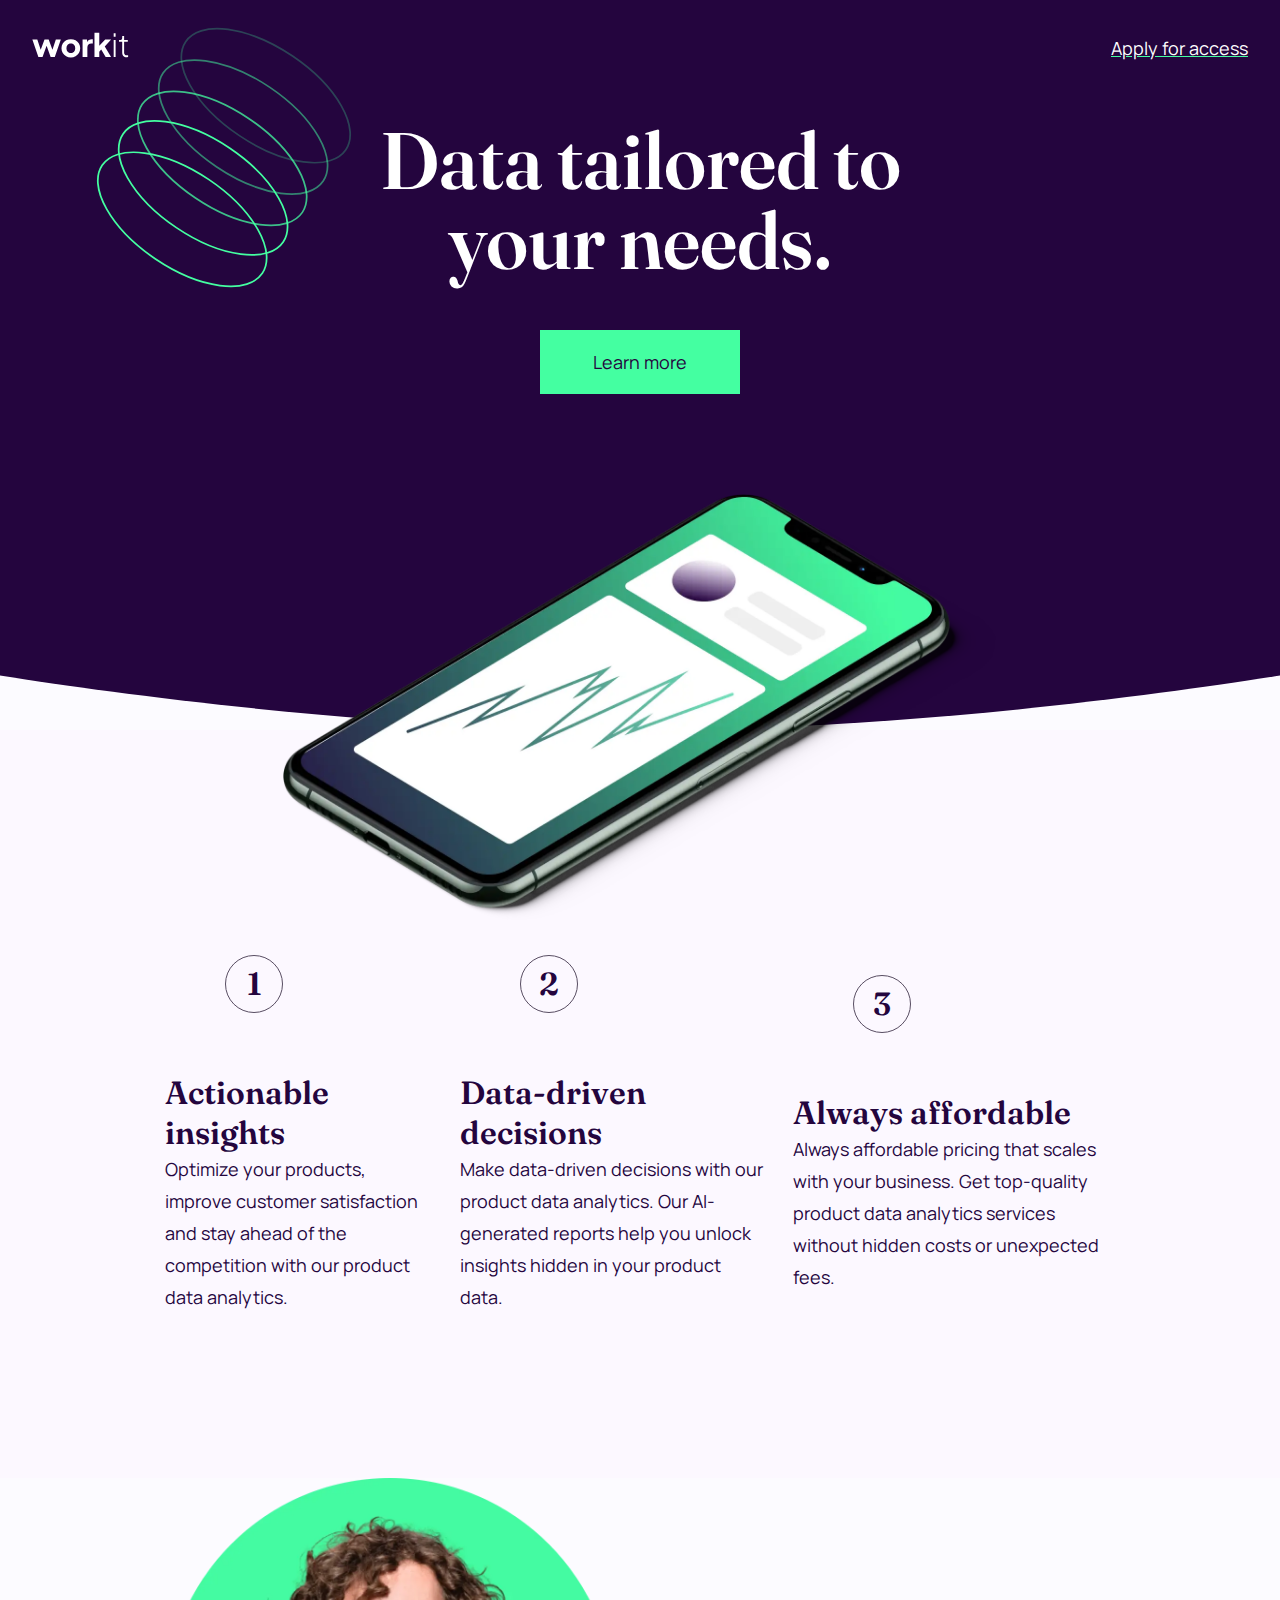
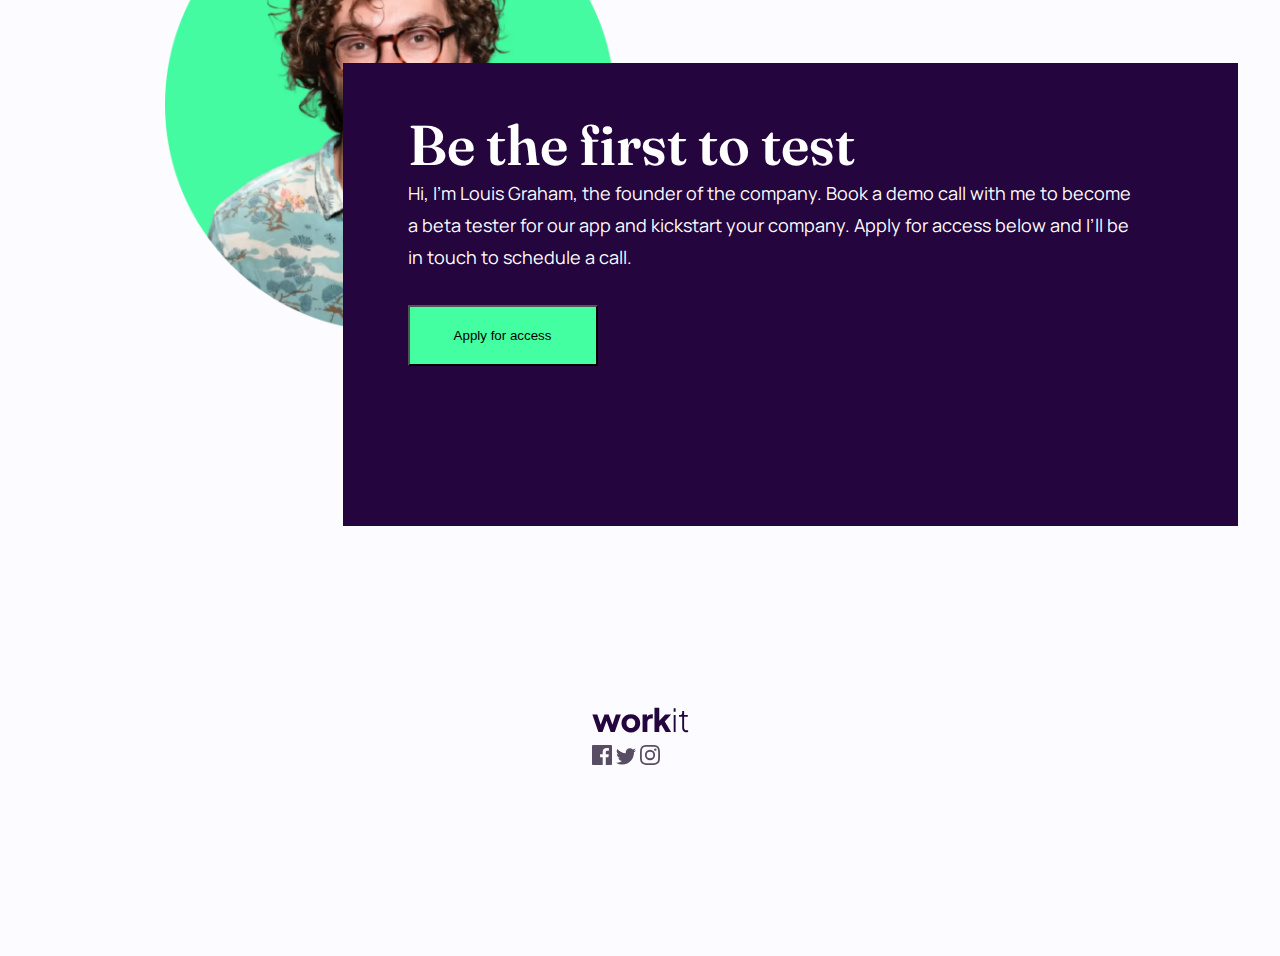
==== index.html @ c2715f9c "- Changed index.html to the root folder." ====
<!DOCTYPE html>
<html lang="en">
<head>
  <meta charset="UTF-8">
  <meta name="viewport" content="width=device-width, initial-scale=1.0">
  <meta name="description" content="Workit landing page">

  <link rel="stylesheet" href="/starter-code/assets/css/styles.css">

  <link rel="icon" type="image/png" sizes="32x32" href="/starter-code/assets/images/favicon-32x32.png">

  <!-- Fonts links in  assets/fonts/fraunches and assets/fonts/manrope-->
  <link rel="stylesheet" href="/starter-code/assets/fonts/fraunches/stylesheet.css">
  <link rel="stylesheet" href="/starter-code/assets/fonts/manrope/stylesheet.css">


  

  <title>Frontend Mentor | Workit landing page</title>
</head>
<body>
<header class="hero">

  <img class="pattern-1" src="/starter-code/assets/images/bg-pattern-2.svg" alt="Background pattern">
  
  <div id="logo">
    <img src="/starter-code/assets/images/logo-light.svg" alt="Workit logo">
  </div>
  <nav>
    <a class="apply-link">Apply for access</a>
  </nav>

  <div id="hero">
    <h1>Data tailored to your needs.</h1>

    <button class="learn-more">Learn more</button>
    <div class="centered">
      <img id="image-hero" src="/starter-code/assets/images/image-hero.webp" alt="Hero image">
    </div>
  </div>
</header>

<section id="features">
  
  <div id="features-one">
  <h3 id="one">1</h3>

  <h3>Actionable insights</h3>
  
  <p>Optimize your products, improve customer satisfaction and stay ahead of the competition 
    with our product data analytics.</p>
  </div>

  <div id="features-two">
  <h3 id="two">2</h3>

  <h3>Data-driven decisions</h3>

  <p>Make data-driven decisions with our product data analytics. Our AI-generated reports help 
    you unlock insights hidden in your product data.</p>
  </div>

  <div id="features-three">
  <h3 id="three">3</h3>

  <h3>Always affordable</h3>

  <p>Always affordable pricing that scales with your business. Get top-quality product data 
    analytics services without hidden costs or unexpected fees.</p>
  </div>
</section>

<section id="cta">

  <img class="pattern-2" src="/starter-code/assets/images/image-founder.webp" alt="Background pattern">

  <div id="cta-text">

  <h2>Be the first to test</h2>

  <p>Hi, I'm Louis Graham, the founder of the company. Book a demo call with me to become a 
    beta tester for our app and kickstart your company. Apply for access below and I’ll be 
    in touch to schedule a call.</p>

  <button class="apply-access">Apply for access</button>
  </div>

</section>

<footer>
  <div id="social-media">
    <img src="/starter-code/assets/images/logo-dark.svg" alt="Workit logo">
    <div id="social-media-icons">
      <img src="/starter-code/assets/images/icon-facebook.svg" alt="Facebook icon">
      <img src="/starter-code/assets/images/icon-twitter.svg" alt="Twitter icon">
      <img src="/starter-code/assets/images/icon-instagram.svg" alt="Instagram icon">
    </div>
  </div>  

</footer>

</body>
</html>
---- starter-code/assets/css/styles.css ----
/**
 * Workit Landing Page - Style Guide
 * 
 * This CSS file contains the styles for the Workit landing page, following the design
 * system provided in the Figma layout. It covers color schemes, typography, and button 
 * styles to ensure consistency and adherence to the design specifications.
 * 
 * Colors:
 * - Dark Blue: #24053E (Primary)
 * - Vibrant Teal: #44FFA1 (Accent)
 * - Muted Purple: #5B4D62 (Secondary)
 * - Light Gray: #FCFBFF (Background)
 * - Pure White: #FFFFFF (For text and contrast)
 * 
 * Typography:
 * - Headings and body text are styled according to the design system's specifications
 *   using the 'Fraunces' and 'Manrope' font families from Google Fonts.

 Heading L Fraunces 144 Semi Bold 80px  80px Line Spacing
 Heading M Fraunces 144 Semi Bold 56px  64px Line Spacing
 Heading S Fraunces 144 Semi Bold 32px  40px Line Spacing

 Body Manrope Regular 18px 32px Line Spacing

 Folders:
 starter-code/assets/fonts/fraunces/static/Fraunces_144pt-SemiBold.ttf
 starter-code/assets/fonts/fraunces/Fraunces-VariableFont_SOFT,WONK,opsz,wght.ttf
 starter-code/assets/fonts/manrope/static/Manrope-Regular.ttf
 starter-code/assets/fonts/manrope/Manrope-VariableFont_wght.ttf


 * 
 * Buttons:
 * - Primary and secondary button styles are defined with hover states to enhance
 *   user interaction.
 * 
 * The layout is responsive, with adjustments for mobile (375px) and desktop (1440px) widths.
 * 
 * Author: [Your Name]
 * Date: [Date of file creation]
 */

 /* Set fonts from assets/fonts folder that are fraunces and Manrope */

@font-face {
  font-family: 'Fraunces';
  src: url('../fonts/fraunces/static/Fraunces_144pt-SemiBold.ttf') format('truetype');
  font-weight: 600;
  font-style: normal;
  font-display: swap;
}

@font-face {
  font-family: 'Fraunces';
  src: url('../fonts/fraunces/Fraunces-VariableFont_SOFT,WONK,opsz,wght.ttf') format('truetype');
  font-weight: 600;
  font-style: normal;
  font-display: swap;
}

@font-face {
  font-family: 'Manrope';
  src: url('../fonts/manrope/static/Manrope-Regular.ttf') format('truetype');
  font-weight: 400;
  font-style: normal;
  font-display: swap;
}

@font-face {
  font-family: 'Manrope';
  src: url('../fonts/manrope/Manrope-VariableFont_wght.ttf') format('truetype');
  font-weight: 400;
  font-style: normal;
  font-display: swap;
}


/* Set global styles for the page */

body {
  font-family: 'Manrope', sans-serif;
  font-weight: 400;
  font-style: normal;
  font-size: 18px;
  line-height: 32px;
  color: #24053E;
  background-color: #FCFBFF;
  margin: 0;
  padding: 0;
}

h1, h2, h3 {
  font-family: 'Fraunces', serif;
  font-weight: 600;
  font-style: normal;
  margin: 0;
  padding: 0;
}

h1 {
  font-size: 80px;
  line-height: 80px;
}

h2 {
  font-size: 56px;
  line-height: 64px;
}

h3 {
  font-size: 32px;
  line-height: 40px;
}

h4 {
  font-size: 24px;
  line-height: 32px;
}

h5 {
  font-size: 18px;
  line-height: 24px;
}

h6 {
  font-size: 16px;
  line-height: 24px;
}

p {
  margin: 0;
  padding: 0;
}

a {
  text-decoration: none;
}

/* Style for <header class="hero"> */

header.hero {
  display: flex;
  flex-direction: column;
  align-items: center;
  justify-content: center;
  width: auto;
  height: 730px;
  background-image: url('../images/curve.svg');
  background-repeat: no-repeat;
  background-position: bottom;
  background-size: cover;
  z-index: 0;
}

header.hero h1 {
  color: #FFFFFF;
  text-align: center;
  margin-top: 150px;
  margin-left: 160px;
  margin-right: 160px;
  padding-top: 160px;
  width: 635px;
}

header.hero h2 {
  color: #44FFA1;
  text-align: center;
}

#image-hero {
    width: 715px;
    height: 427px;
    flex-shrink: 0;
}

.centered {
    display: flex;
    justify-content: center;
    align-items: center;
  }

.pattern-1 {
    position: absolute;
    top: 0;
    left: 0;
    width: 35%;
    height: 35%;
}

/* Logo position top left */

#logo {
    position: absolute;
    top: 0;
    left: 0;
    padding: 2rem;
}

/* Nav should be top right color white and underlined in #44FFA1*/

nav {
    position: absolute;
    top: 0;
    right: 0;
    padding: 2rem;
    color: #FFFFFF; 
    text-decoration: underline #44FFA1;
}

.learn-more {
    position: relative;
    padding: 2rem;
    color: #24053E;
    background-color: #44FFA1;
    margin-top: 50px;
    margin-bottom: 100px;
/* Align button to the center */
    display: flex;
    justify-content: center;
    align-items: center;
    width: 200px;
    height: 25px;
    margin-left: auto;
    margin-right: auto;
    border: none;
    font-family: 'Manrope', sans-serif;
    font-weight: 400;
    font-style: normal;
    font-size: 18px;
    line-height: 32px;

}

.learn-more:hover {
    background-color: #24053E;
    color: #44FFA1;
    border: 2px solid #44FFA1;
    cursor: pointer;
}

/* Style for <section id="features"> */

#features {
  display: flex;
  flex-direction: row;
  justify-content: space-between;
  align-items: center;
  padding: 165px 165px; /* Add padding to the left and right */
  width: auto;
  height: auto;
  flex-shrink: 0;
  background-image: url('../images/curve-2.svg');
  fill: var(--Ghost-White, #FCF8FF);
  gap: 26px; /* Add gap to create a distance of 26px between the features */
}

/* Align the three items horizontally in the same line in wide screen */
#one, #two, #three {
    width: 56px;
    height: 56px;
    border-radius: 100%;
    border: 1px solid var(--Davys-Grey, #584D62);
    justify-content: center; /* Center the content horizontally */
    align-items: center; /* Center the content vertically */
    display: flex;
    flex-direction: row; /* Change direction to column to place text below the numbers */
    text-align: center;
    margin: 60px; /* Add margin to separate the items */
}

#one h3, #two h3, #three h3 {
    margin: 10px 0 0 0; /* Add margin to the top to separate the text from the numbers */
}


#cta {
  position: relative;
  display: flex;
  justify-content: center;
  align-items: flex-end;
  max-width: 1112px;
  height: 647.743px;
  margin-left: 165px;
  margin-right: 165px;
  padding-left: 300px;
}

.pattern-2 {
  width: 450.287px;
  height: 453px;
  justify-content: flex-start;
  flex-shrink: 0;
  z-index: -1;
  position: absolute;
  top: 0;
  left: 0;
}

#cta-text {
  width: 730px;
  height: 413px;
  flex-shrink: 0;
  background: var(--Dark-Purple, #24053E);
  color: white;
  padding-left: 65px;
  padding-right: 100px;
  padding-top: 50px;
  font-size: 18px;
}

.apply-access {
  width: 190px;
  height: 61px;
  flex-shrink: 0;
  background: var(--Eucaplyptus, #44FFA1);
  margin-top: 32px;
  margin-bottom: 62px;
}

footer {
  display: flex;
  justify-content: center;
  align-items: center;
  height: 100px;
  color: #FFFFFF;
  padding: 165px 165px;
}

/* Responsive for iphone and tablet - makes the three columns stack on top of each other instead of next to each other  and all the rest of the content to be centered */

@media (max-width: 768px) {
  header.hero {
    height: 100vh;
  }

  header.hero h1 {
    font-size: 40px;
    line-height: 40px;
    margin-top: 100px;
    margin-left: 50px;
    margin-right: 50px;
    padding-top: 100px;
    padding-left: 20px;
    padding-right: 20px;
    width: 300px;
  }

  header.hero h2 {
    font-size: 24px;
    line-height: 32px;
    padding-left: 20px;
    padding-right: 20px;
  }

  #image-hero {
    width: 300px;
    height: 180px;
  }

  #logo {
    padding: 1rem;
  }

  nav {
    padding: 1rem;
  }

  #features {
    flex-direction: column;
    padding: 10px;
    margin: auto;
  }

  #one, #two, #three {
    margin: auto;
    margin-bottom: 25px;
    margin-top: 25px;
  }

  #cta {
    flex-direction: column;
    align-items: center;
    margin: 0;
    padding: 0;
  }

  #cta-text {
    width: 300px;
    height: 300px;
    padding: 20px;
    margin: 0;
    height: 400px;
  }

  .apply-access {
    margin: auto;
    margin-top: 10px;
    display: block;
  }

  footer {
    padding: 20px;
  }
}

/* Responsive for mobile - makes the three columns stack on top of each other instead of next to each other  and all the rest of the content to be centered */

@media (max-width: 375px) {
  header.hero {
    height: 100vh;
  }

  header.hero h1 {
    font-size: 24px;
    line-height: 32px;
    margin-top: 100px;
    margin-left: 50px;
    margin-right: 50px;
    padding-top: 100px;
    width: 300px;
  }

  header.hero h2 {
    font-size: 18px;
    line-height: 24px;
  }

  #image-hero {
    width: 300px;
    height: 180px;
  }

  #logo {
    padding: 1rem;
  }

  nav {
    padding: 1rem;
  }

  #features {
    flex-direction: column;
    padding: 0;
  }

  #one, #two, #three {
    margin: auto;
    margin-top: 25px;
    margin-bottom: 25px;
    align-items: center;
    text-align: center; /* Center the text */
  }

  #cta {
    flex-direction: column;
    align-items: center;
    margin: 0;
    padding: 0;
  }

  #cta-text {
    width: 300px;
    height: 300px;
    padding: 20px; /* Add padding to the testimonial box */
    margin: 0;
  }

  .apply-access {
    margin: 0;
  }

  footer {
    padding: 0;
  }
}
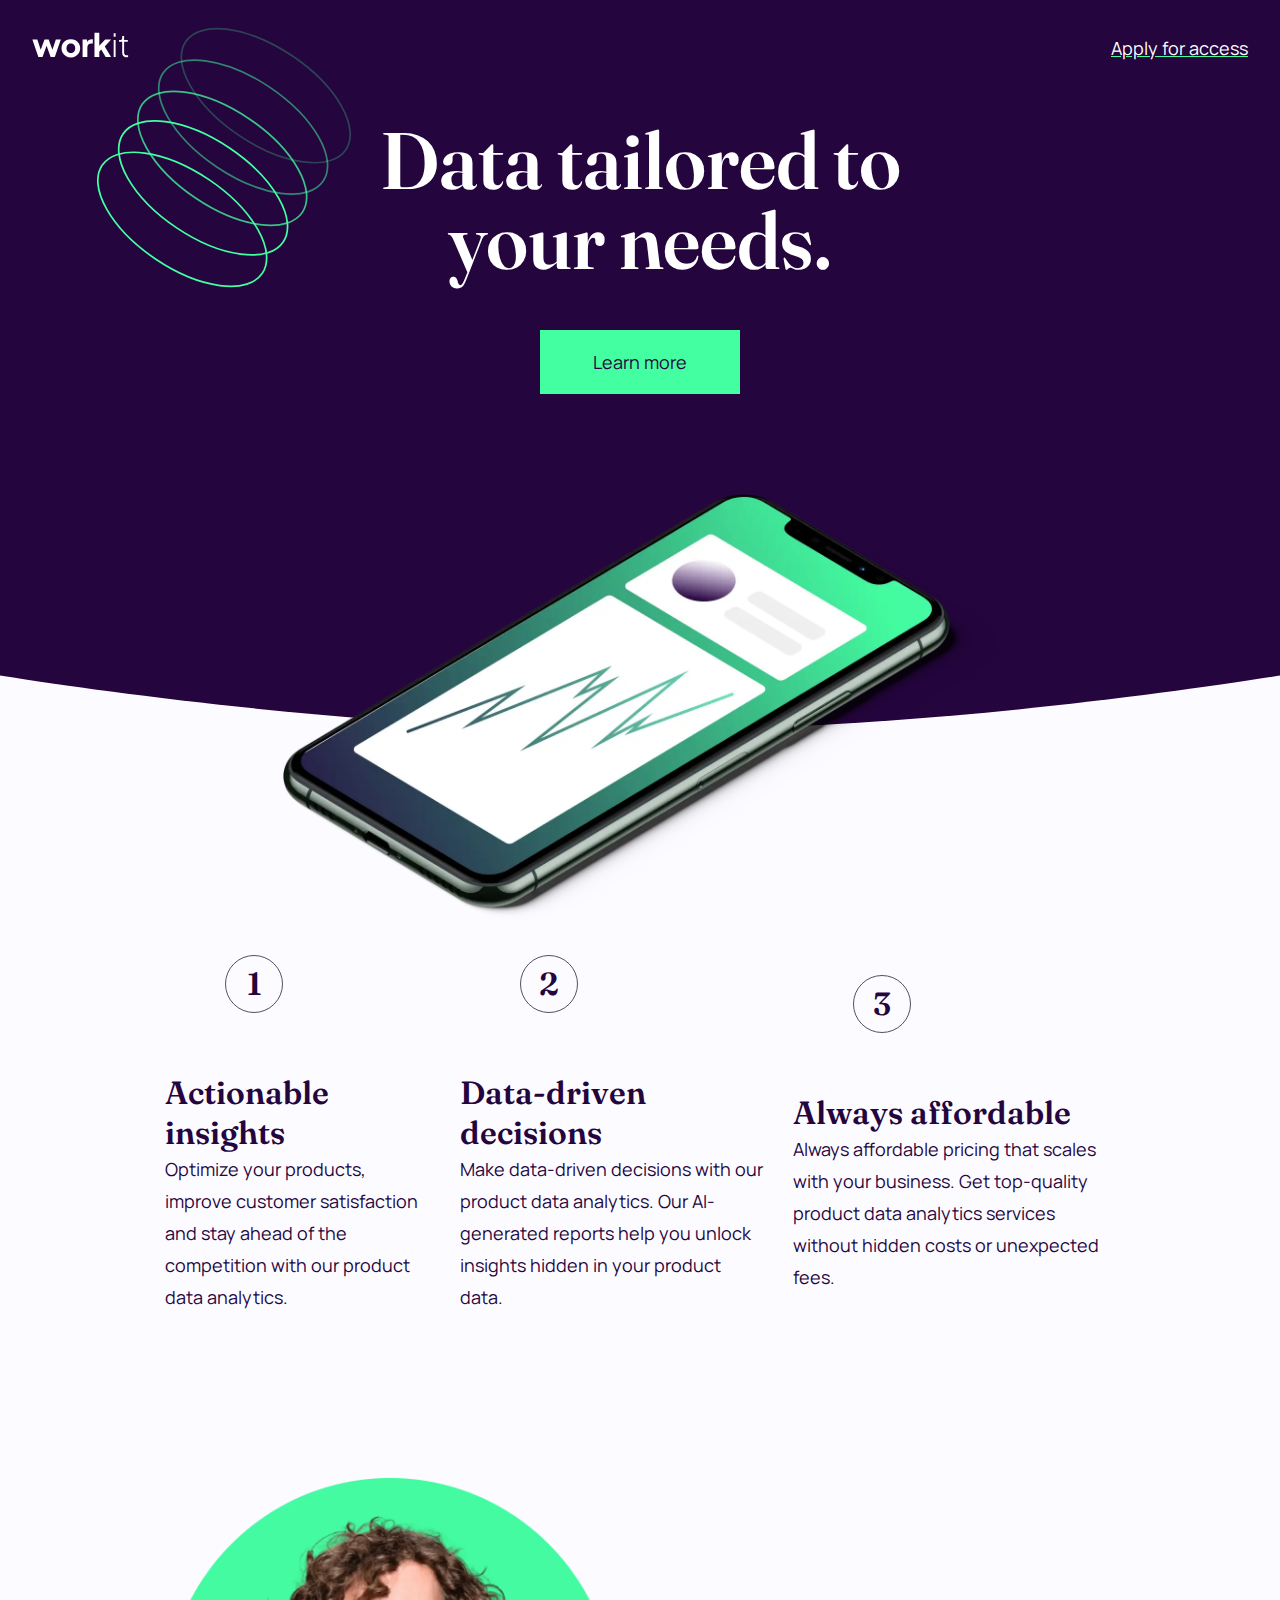
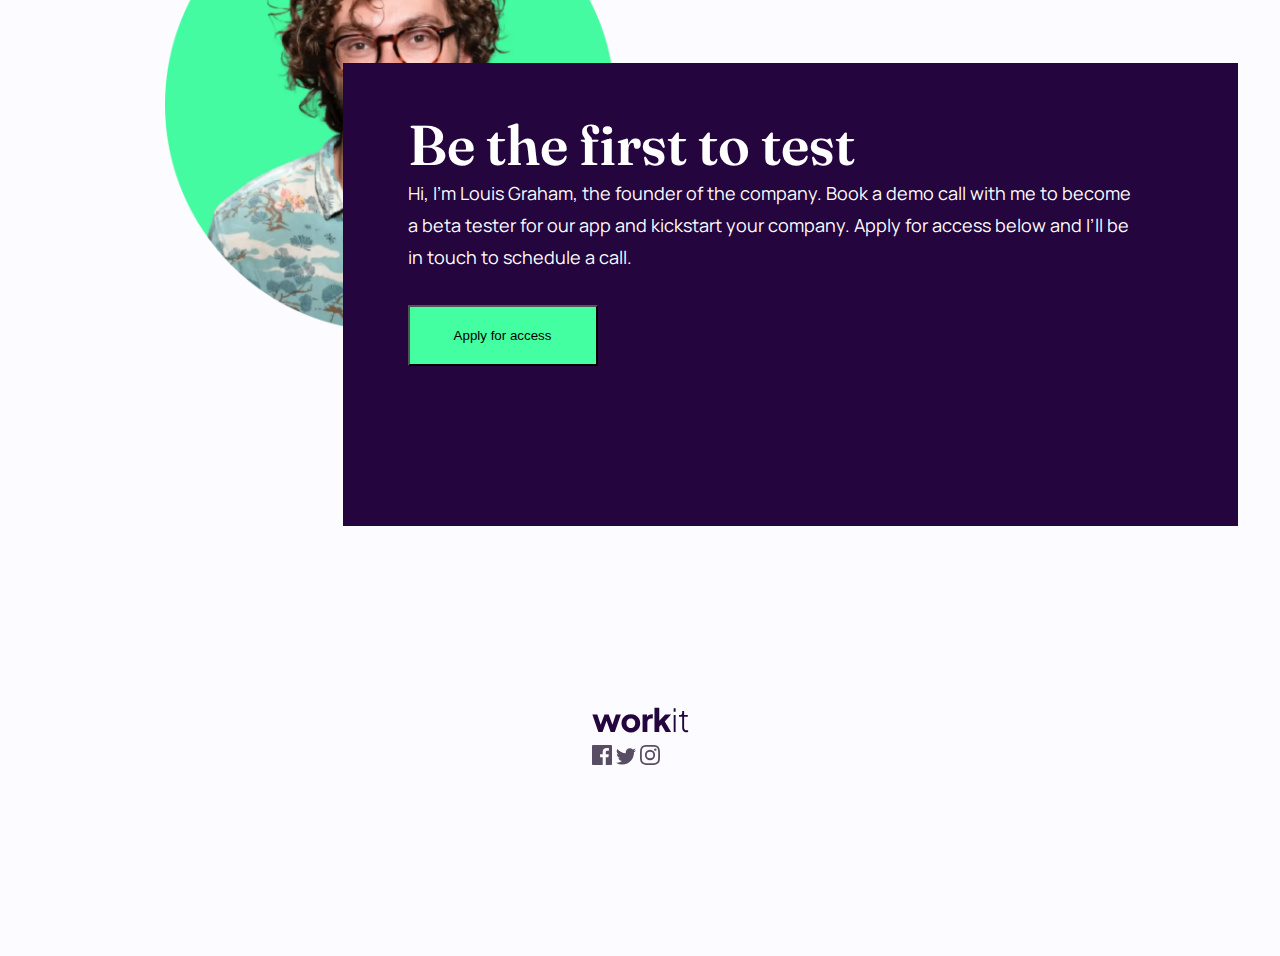
==== commit cb9cec19: "- Fixed link to files" ====
--- a/index.html
+++ b/index.html
@@ -5,7 +5,7 @@
   <meta name="viewport" content="width=device-width, initial-scale=1.0">
   <meta name="description" content="Workit landing page">
 
-  <link rel="stylesheet" href="/starter-code/assets/css/styles.css">
+  <link rel="stylesheet" href="/css/styles.css">
 
   <link rel="icon" type="image/png" sizes="32x32" href="/starter-code/assets/images/favicon-32x32.png">
 
--- a/css/styles.css
+++ b/css/styles.css
@@ -0,0 +1,478 @@
+/**
+ * Workit Landing Page - Style Guide
+ * 
+ * This CSS file contains the styles for the Workit landing page, following the design
+ * system provided in the Figma layout. It covers color schemes, typography, and button 
+ * styles to ensure consistency and adherence to the design specifications.
+ * 
+ * Colors:
+ * - Dark Blue: #24053E (Primary)
+ * - Vibrant Teal: #44FFA1 (Accent)
+ * - Muted Purple: #5B4D62 (Secondary)
+ * - Light Gray: #FCFBFF (Background)
+ * - Pure White: #FFFFFF (For text and contrast)
+ * 
+ * Typography:
+ * - Headings and body text are styled according to the design system's specifications
+ *   using the 'Fraunces' and 'Manrope' font families from Google Fonts.
+
+ Heading L Fraunces 144 Semi Bold 80px  80px Line Spacing
+ Heading M Fraunces 144 Semi Bold 56px  64px Line Spacing
+ Heading S Fraunces 144 Semi Bold 32px  40px Line Spacing
+
+ Body Manrope Regular 18px 32px Line Spacing
+
+ Folders:
+ starter-code/assets/fonts/fraunces/static/Fraunces_144pt-SemiBold.ttf
+ starter-code/assets/fonts/fraunces/Fraunces-VariableFont_SOFT,WONK,opsz,wght.ttf
+ starter-code/assets/fonts/manrope/static/Manrope-Regular.ttf
+ starter-code/assets/fonts/manrope/Manrope-VariableFont_wght.ttf
+
+
+ * 
+ * Buttons:
+ * - Primary and secondary button styles are defined with hover states to enhance
+ *   user interaction.
+ * 
+ * The layout is responsive, with adjustments for mobile (375px) and desktop (1440px) widths.
+ * 
+ * Author: [Your Name]
+ * Date: [Date of file creation]
+ */
+
+ /* Set fonts from assets/fonts folder that are fraunces and Manrope */
+
+@font-face {
+  font-family: 'Fraunces';
+  src: url('../starter-code/assets/fonts/fraunces/static/Fraunces_144pt-SemiBold.ttf') format('truetype');
+  font-weight: 600;
+  font-style: normal;
+  font-display: swap;
+}
+
+@font-face {
+  font-family: 'Fraunces';
+  src: url('../starter-code/assets/fonts/fraunces/Fraunces-VariableFont_SOFT,WONK,opsz,wght.ttf') format('truetype');
+  font-weight: 600;
+  font-style: normal;
+  font-display: swap;
+}
+
+@font-face {
+  font-family: 'Manrope';
+  src: url('../starter-code/assets/fonts/manrope/static/Manrope-Regular.ttf') format('truetype');
+  font-weight: 400;
+  font-style: normal;
+  font-display: swap;
+}
+
+@font-face {
+  font-family: 'Manrope';
+  src: url('../starter-code/assets/fonts/manrope/Manrope-VariableFont_wght.ttf') format('truetype');
+  font-weight: 400;
+  font-style: normal;
+  font-display: swap;
+}
+
+
+/* Set global styles for the page */
+
+body {
+  font-family: 'Manrope', sans-serif;
+  font-weight: 400;
+  font-style: normal;
+  font-size: 18px;
+  line-height: 32px;
+  color: #24053E;
+  background-color: #FCFBFF;
+  margin: 0;
+  padding: 0;
+}
+
+h1, h2, h3 {
+  font-family: 'Fraunces', serif;
+  font-weight: 600;
+  font-style: normal;
+  margin: 0;
+  padding: 0;
+}
+
+h1 {
+  font-size: 80px;
+  line-height: 80px;
+}
+
+h2 {
+  font-size: 56px;
+  line-height: 64px;
+}
+
+h3 {
+  font-size: 32px;
+  line-height: 40px;
+}
+
+h4 {
+  font-size: 24px;
+  line-height: 32px;
+}
+
+h5 {
+  font-size: 18px;
+  line-height: 24px;
+}
+
+h6 {
+  font-size: 16px;
+  line-height: 24px;
+}
+
+p {
+  margin: 0;
+  padding: 0;
+}
+
+a {
+  text-decoration: none;
+}
+
+/* Style for <header class="hero"> */
+
+header.hero {
+  display: flex;
+  flex-direction: column;
+  align-items: center;
+  justify-content: center;
+  width: auto;
+  height: 730px;
+  background-image: url('../starter-code/assets/images/curve.svg');
+  background-repeat: no-repeat;
+  background-position: bottom;
+  background-size: cover;
+  z-index: 0;
+}
+
+header.hero h1 {
+  color: #FFFFFF;
+  text-align: center;
+  margin-top: 150px;
+  margin-left: 160px;
+  margin-right: 160px;
+  padding-top: 160px;
+  width: 635px;
+}
+
+header.hero h2 {
+  color: #44FFA1;
+  text-align: center;
+}
+
+#image-hero {
+    width: 715px;
+    height: 427px;
+    flex-shrink: 0;
+}
+
+.centered {
+    display: flex;
+    justify-content: center;
+    align-items: center;
+  }
+
+.pattern-1 {
+    position: absolute;
+    top: 0;
+    left: 0;
+    width: 35%;
+    height: 35%;
+}
+
+/* Logo position top left */
+
+#logo {
+    position: absolute;
+    top: 0;
+    left: 0;
+    padding: 2rem;
+}
+
+/* Nav should be top right color white and underlined in #44FFA1*/
+
+nav {
+    position: absolute;
+    top: 0;
+    right: 0;
+    padding: 2rem;
+    color: #FFFFFF; 
+    text-decoration: underline #44FFA1;
+}
+
+.learn-more {
+    position: relative;
+    padding: 2rem;
+    color: #24053E;
+    background-color: #44FFA1;
+    margin-top: 50px;
+    margin-bottom: 100px;
+/* Align button to the center */
+    display: flex;
+    justify-content: center;
+    align-items: center;
+    width: 200px;
+    height: 25px;
+    margin-left: auto;
+    margin-right: auto;
+    border: none;
+    font-family: 'Manrope', sans-serif;
+    font-weight: 400;
+    font-style: normal;
+    font-size: 18px;
+    line-height: 32px;
+
+}
+
+.learn-more:hover {
+    background-color: #24053E;
+    color: #44FFA1;
+    border: 2px solid #44FFA1;
+    cursor: pointer;
+}
+
+/* Style for <section id="features"> */
+
+#features {
+  display: flex;
+  flex-direction: row;
+  justify-content: space-between;
+  align-items: center;
+  padding: 165px 165px; /* Add padding to the left and right */
+  width: auto;
+  height: auto;
+  flex-shrink: 0;
+  background-image: url('../images/curve-2.svg');
+  fill: var(--Ghost-White, #FCF8FF);
+  gap: 26px; /* Add gap to create a distance of 26px between the features */
+}
+
+/* Align the three items horizontally in the same line in wide screen */
+#one, #two, #three {
+    width: 56px;
+    height: 56px;
+    border-radius: 100%;
+    border: 1px solid var(--Davys-Grey, #584D62);
+    justify-content: center; /* Center the content horizontally */
+    align-items: center; /* Center the content vertically */
+    display: flex;
+    flex-direction: row; /* Change direction to column to place text below the numbers */
+    text-align: center;
+    margin: 60px; /* Add margin to separate the items */
+}
+
+#one h3, #two h3, #three h3 {
+    margin: 10px 0 0 0; /* Add margin to the top to separate the text from the numbers */
+}
+
+
+#cta {
+  position: relative;
+  display: flex;
+  justify-content: center;
+  align-items: flex-end;
+  max-width: 1112px;
+  height: 647.743px;
+  margin-left: 165px;
+  margin-right: 165px;
+  padding-left: 300px;
+}
+
+.pattern-2 {
+  width: 450.287px;
+  height: 453px;
+  justify-content: flex-start;
+  flex-shrink: 0;
+  z-index: -1;
+  position: absolute;
+  top: 0;
+  left: 0;
+}
+
+#cta-text {
+  width: 730px;
+  height: 413px;
+  flex-shrink: 0;
+  background: var(--Dark-Purple, #24053E);
+  color: white;
+  padding-left: 65px;
+  padding-right: 100px;
+  padding-top: 50px;
+  font-size: 18px;
+}
+
+.apply-access {
+  width: 190px;
+  height: 61px;
+  flex-shrink: 0;
+  background: var(--Eucaplyptus, #44FFA1);
+  margin-top: 32px;
+  margin-bottom: 62px;
+}
+
+footer {
+  display: flex;
+  justify-content: center;
+  align-items: center;
+  height: 100px;
+  color: #FFFFFF;
+  padding: 165px 165px;
+}
+
+/* Responsive for iphone and tablet - makes the three columns stack on top of each other instead of next to each other  and all the rest of the content to be centered */
+
+@media (max-width: 768px) {
+  header.hero {
+    height: 100vh;
+  }
+
+  header.hero h1 {
+    font-size: 40px;
+    line-height: 40px;
+    margin-top: 100px;
+    margin-left: 50px;
+    margin-right: 50px;
+    padding-top: 100px;
+    padding-left: 20px;
+    padding-right: 20px;
+    width: 300px;
+  }
+
+  header.hero h2 {
+    font-size: 24px;
+    line-height: 32px;
+    padding-left: 20px;
+    padding-right: 20px;
+  }
+
+  #image-hero {
+    width: 300px;
+    height: 180px;
+  }
+
+  #logo {
+    padding: 1rem;
+  }
+
+  nav {
+    padding: 1rem;
+  }
+
+  #features {
+    flex-direction: column;
+    padding: 10px;
+    margin: auto;
+  }
+
+  #one, #two, #three {
+    margin: auto;
+    margin-bottom: 25px;
+    margin-top: 25px;
+  }
+
+  #cta {
+    flex-direction: column;
+    align-items: center;
+    margin: 0;
+    padding: 0;
+  }
+
+  #cta-text {
+    width: 300px;
+    height: 300px;
+    padding: 20px;
+    margin: 0;
+    height: 400px;
+  }
+
+  .apply-access {
+    margin: auto;
+    margin-top: 10px;
+    display: block;
+  }
+
+  footer {
+    padding: 20px;
+  }
+}
+
+/* Responsive for mobile - makes the three columns stack on top of each other instead of next to each other  and all the rest of the content to be centered */
+
+@media (max-width: 375px) {
+  header.hero {
+    height: 100vh;
+  }
+
+  header.hero h1 {
+    font-size: 24px;
+    line-height: 32px;
+    margin-top: 100px;
+    margin-left: 50px;
+    margin-right: 50px;
+    padding-top: 100px;
+    width: 300px;
+  }
+
+  header.hero h2 {
+    font-size: 18px;
+    line-height: 24px;
+  }
+
+  #image-hero {
+    width: 300px;
+    height: 180px;
+  }
+
+  #logo {
+    padding: 1rem;
+  }
+
+  nav {
+    padding: 1rem;
+  }
+
+  #features {
+    flex-direction: column;
+    padding: 0;
+  }
+
+  #one, #two, #three {
+    margin: auto;
+    margin-top: 25px;
+    margin-bottom: 25px;
+    align-items: center;
+    text-align: center; /* Center the text */
+  }
+
+  #cta {
+    flex-direction: column;
+    align-items: center;
+    margin: 0;
+    padding: 0;
+  }
+
+  #cta-text {
+    width: 300px;
+    height: 300px;
+    padding: 20px; /* Add padding to the testimonial box */
+    margin: 0;
+  }
+
+  .apply-access {
+    margin: 0;
+  }
+
+  footer {
+    padding: 0;
+  }
+}
+
+
+
